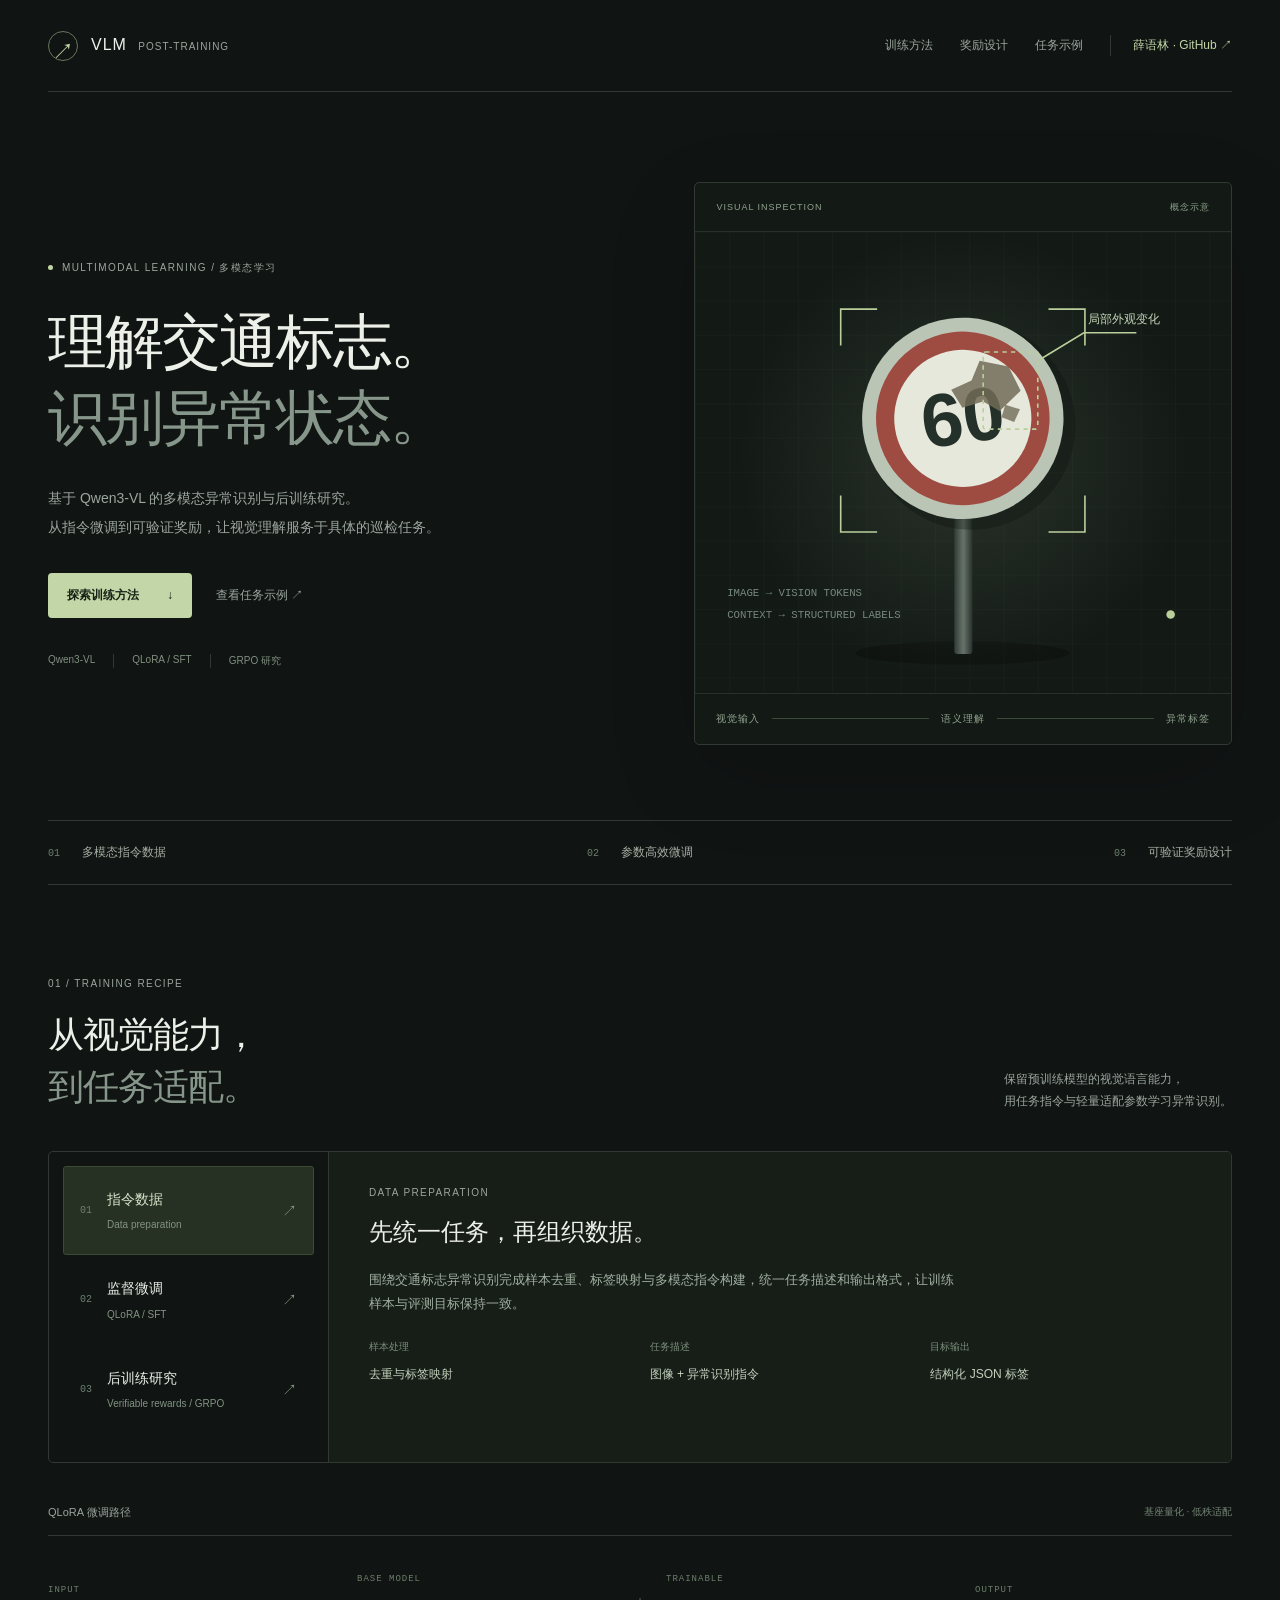
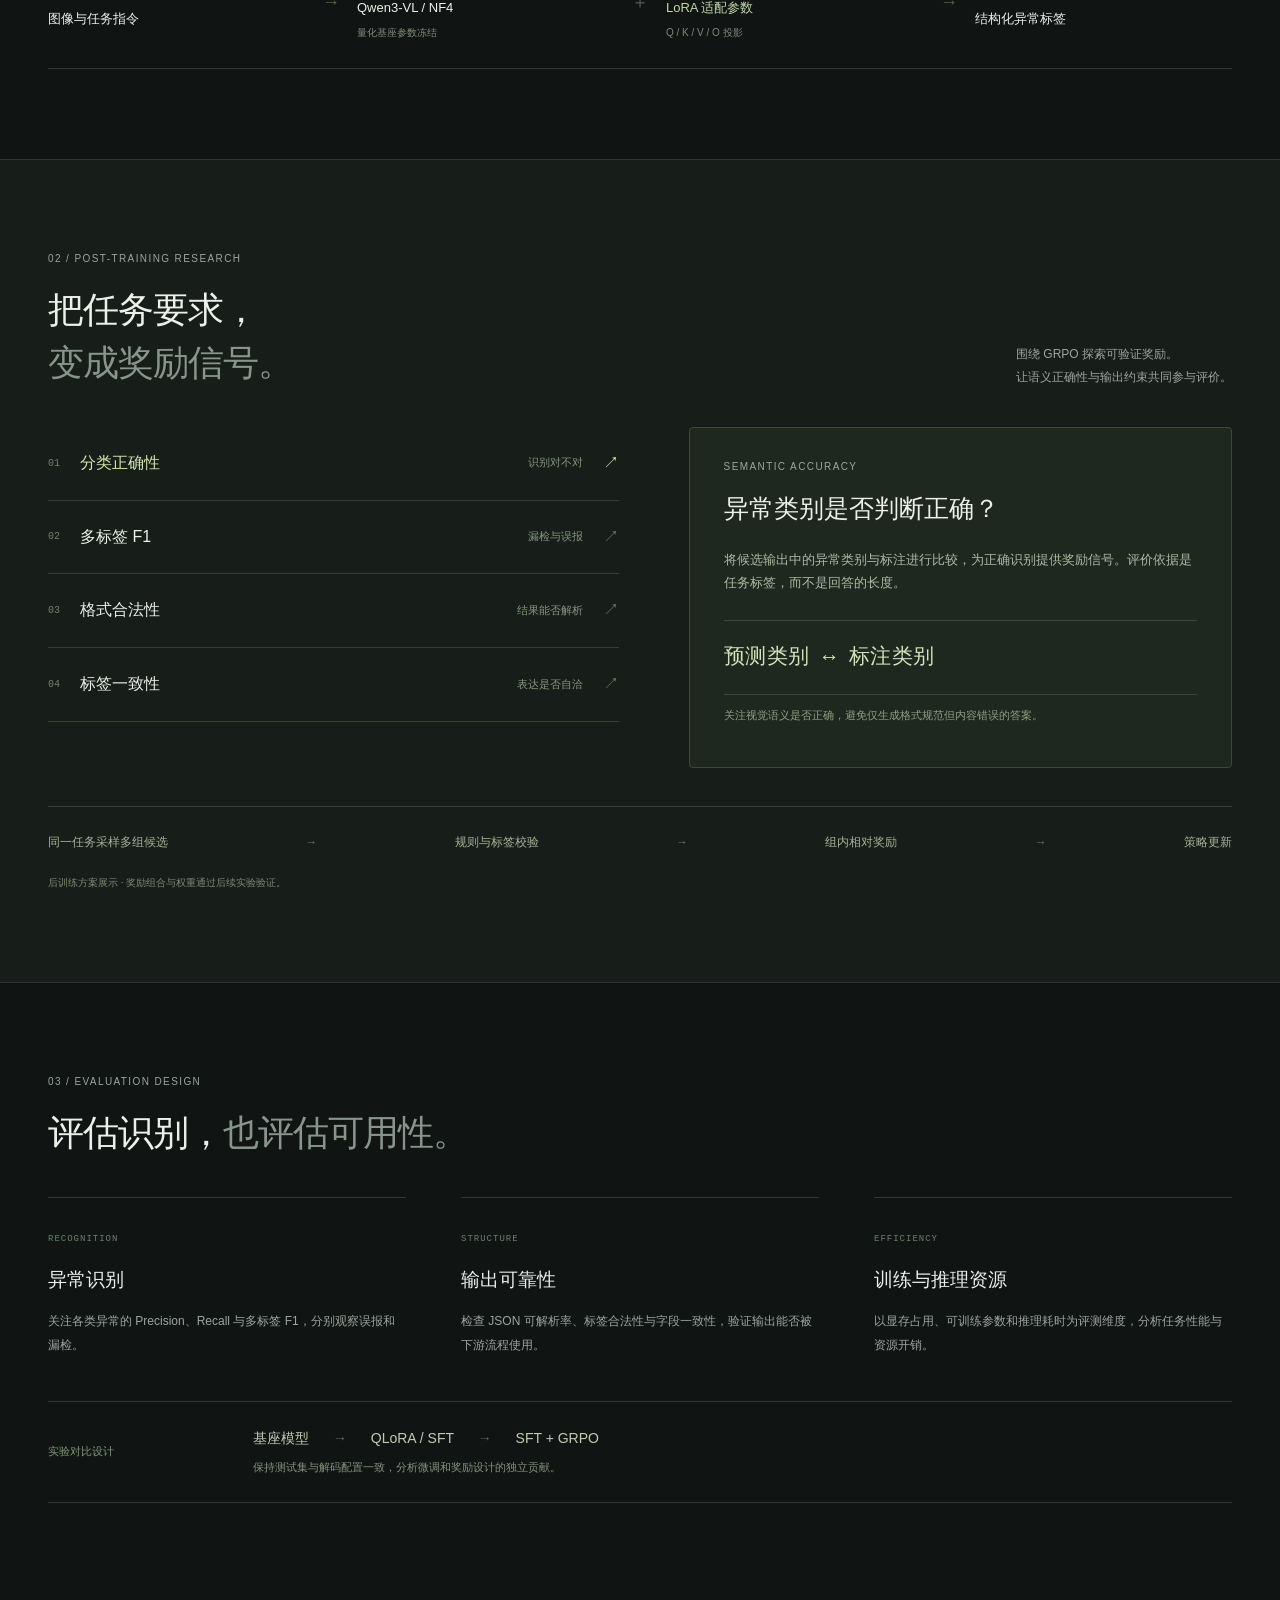
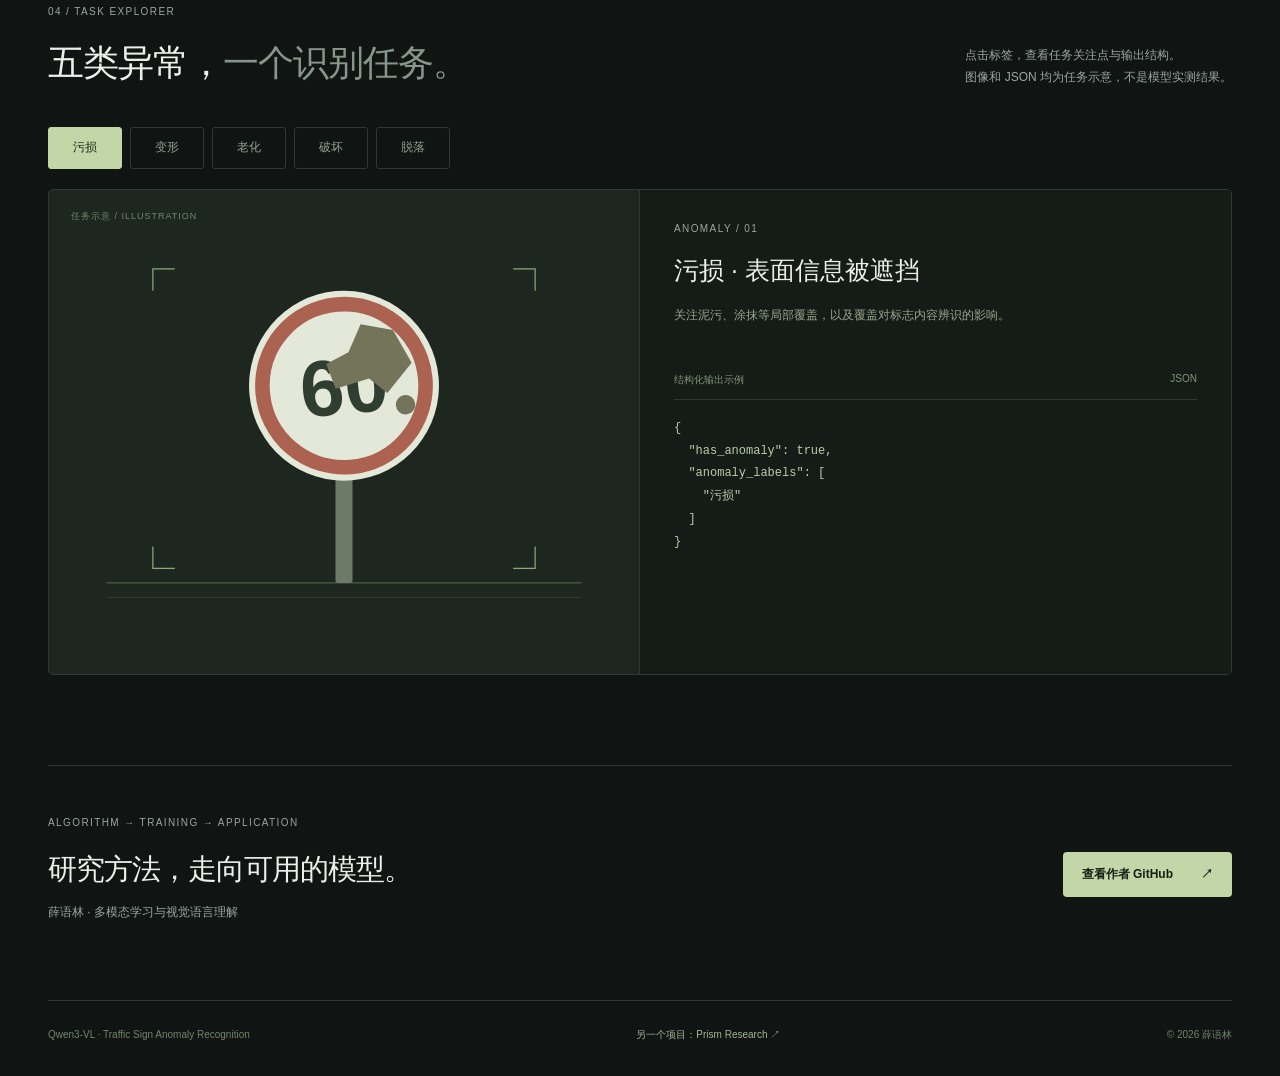
==== site/post-training/index.html @ 28c84508 "Add multimodal post-training project showcase" ====
<!doctype html>
<html lang="zh-CN">
<head>
  <meta charset="utf-8"><meta name="viewport" content="width=device-width, initial-scale=1">
  <meta name="description" content="基于 Qwen3-VL 的交通标志多模态异常识别与后训练研究：多模态指令数据、QLoRA 微调与可验证奖励设计。">
  <meta name="theme-color" content="#101413">
  <title>交通标志异常识别 · VLM Post-training</title>
  <link rel="stylesheet" href="style.css">
</head>
<body>
<header class="site-header wrap"><a class="identity" href="#"><span class="logo" aria-hidden="true">↗</span><span>VLM <b>POST-TRAINING</b></span></a><nav aria-label="主导航"><a href="#method">训练方法</a><a href="#reward">奖励设计</a><a href="#examples">任务示例</a><a class="author" href="https://github.com/xyl-0216" target="_blank" rel="noopener">薛语林 · GitHub ↗</a></nav></header>
<main>
<section class="hero wrap">
 <div class="hero-copy"><div class="eyebrow"><span class="dot"></span> MULTIMODAL LEARNING / 多模态学习</div><h1>理解交通标志。<br><span>识别异常状态。</span></h1><p class="lead">基于 Qwen3-VL 的多模态异常识别与后训练研究。<br>从指令微调到可验证奖励，让视觉理解服务于具体的巡检任务。</p><div class="hero-actions"><a class="primary" href="#method">探索训练方法 <span>↓</span></a><a href="#examples" class="quiet-link">查看任务示例 ↗</a></div><div class="hero-meta"><span>Qwen3-VL</span><span>QLoRA / SFT</span><span>GRPO 研究</span></div></div>
 <div class="hero-visual" aria-label="交通标志视觉识别概念图，非模型检测结果">
  <div class="visual-top"><span>VISUAL INSPECTION</span><span>概念示意</span></div>
  <svg viewBox="0 0 500 430" role="img" aria-label="带有污损的限速标志与视觉区域示意">
   <defs><radialGradient id="halo"><stop stop-color="#9ba88c" stop-opacity=".17"/><stop offset="1" stop-color="#9ba88c" stop-opacity="0"/></radialGradient><linearGradient id="pole" x2="1"><stop stop-color="#303b36"/><stop offset=".5" stop-color="#67736a"/><stop offset="1" stop-color="#28322d"/></linearGradient><pattern id="grid" width="32" height="32" patternUnits="userSpaceOnUse"><path d="M32 0H0V32" fill="none" stroke="#a1b39b" stroke-opacity=".055"/></pattern></defs>
   <rect width="500" height="430" fill="url(#grid)"/><circle cx="250" cy="210" r="210" fill="url(#halo)"/>
   <ellipse cx="250" cy="393" rx="100" ry="11" fill="#000" opacity=".25"/><rect x="242" y="230" width="17" height="164" rx="3" fill="url(#pole)"/>
   <g transform="rotate(-8 250 174)"><circle cx="250" cy="174" r="97" fill="#0b0f0c" opacity=".3" transform="translate(7 8)"/><circle cx="250" cy="174" r="94" fill="#bbc5b5"/><circle cx="250" cy="174" r="81" fill="#9e4c42"/><circle cx="250" cy="174" r="64" fill="#e7e8dc"/><text x="250" y="197" text-anchor="middle" fill="#24302a" font-family="Arial,sans-serif" font-size="70" font-weight="700">60</text><path d="M273 123l26 9 8 24-22 16-14-11-20 3-8-18 20-6z" fill="#716d57" opacity=".85"/><path d="M291 167l13 6-7 11-11-6z" fill="#716d57" opacity=".8"/></g>
   <g fill="none" stroke="#bbcf9a" stroke-width="1.5"><path d="M136 106V72h34M330 72h34v34M364 246v34h-34M170 280h-34v-34"/><rect x="269" y="112" width="51" height="72" rx="2" stroke-dasharray="4 4"/><path d="M322 119l41-25h49"/></g><text x="367" y="85" fill="#c5d4b6" font-size="11" font-family="sans-serif">局部外观变化</text>
   <g fill="#77877c" font-family="monospace" font-size="10"><text x="30" y="340">IMAGE → VISION TOKENS</text><text x="30" y="360">CONTEXT → STRUCTURED LABELS</text></g>
   <circle class="signal" cx="444" cy="357" r="4" fill="#bbcf9a"/>
  </svg>
  <div class="visual-bottom"><span>视觉输入</span><i></i><span>语义理解</span><i></i><span>异常标签</span></div>
 </div>
</section>
<div class="discipline wrap"><span>01 <b>多模态指令数据</b></span><span>02 <b>参数高效微调</b></span><span>03 <b>可验证奖励设计</b></span></div>

<section class="section wrap" id="method">
 <div class="section-head"><div><div class="eyebrow">01 / TRAINING RECIPE</div><h2>从视觉能力，<br><span>到任务适配。</span></h2></div><p>保留预训练模型的视觉语言能力，<br>用任务指令与轻量适配参数学习异常识别。</p></div>
 <div class="method-grid"><div class="method-nav" role="tablist" aria-label="训练方法">
  <button id="tab-data" role="tab" aria-selected="true" aria-controls="method-panel" data-method="data"><span>01</span><div>指令数据<small>Data preparation</small></div><b>↗</b></button>
  <button id="tab-sft" role="tab" aria-selected="false" aria-controls="method-panel" tabindex="-1" data-method="sft"><span>02</span><div>监督微调<small>QLoRA / SFT</small></div><b>↗</b></button>
  <button id="tab-rl" role="tab" aria-selected="false" aria-controls="method-panel" tabindex="-1" data-method="rl"><span>03</span><div>后训练研究<small>Verifiable rewards / GRPO</small></div><b>↗</b></button>
 </div><article id="method-panel" role="tabpanel" aria-labelledby="tab-data" tabindex="0"></article></div>
 <div class="architecture"><div class="architecture-title"><span>QLoRA 微调路径</span><span>基座量化 · 低秩适配</span></div><div class="pipeline"><div><small>INPUT</small><strong>图像与任务指令</strong></div><span class="arrow">→</span><div><small>BASE MODEL</small><strong>Qwen3-VL / NF4</strong><em>量化基座参数冻结</em></div><span class="arrow">＋</span><div class="trainable"><small>TRAINABLE</small><strong>LoRA 适配参数</strong><em>Q / K / V / O 投影</em></div><span class="arrow">→</span><div><small>OUTPUT</small><strong>结构化异常标签</strong></div></div></div>
</section>

<section class="reward-section" id="reward"><div class="wrap section"><div class="section-head"><div><div class="eyebrow">02 / POST-TRAINING RESEARCH</div><h2>把任务要求，<br><span>变成奖励信号。</span></h2></div><p>围绕 GRPO 探索可验证奖励。<br>让语义正确性与输出约束共同参与评价。</p></div>
<div class="reward-layout"><div class="reward-list" role="tablist" aria-label="奖励组成">
 <button role="tab" id="reward-correctness" aria-controls="reward-panel" aria-selected="true" data-reward="correctness"><span>01</span><strong>分类正确性</strong><em>识别对不对</em><b>↗</b></button>
 <button role="tab" id="reward-f1" aria-controls="reward-panel" aria-selected="false" tabindex="-1" data-reward="f1"><span>02</span><strong>多标签 F1</strong><em>漏检与误报</em><b>↗</b></button>
 <button role="tab" id="reward-format" aria-controls="reward-panel" aria-selected="false" tabindex="-1" data-reward="format"><span>03</span><strong>格式合法性</strong><em>结果能否解析</em><b>↗</b></button>
 <button role="tab" id="reward-consistency" aria-controls="reward-panel" aria-selected="false" tabindex="-1" data-reward="consistency"><span>04</span><strong>标签一致性</strong><em>表达是否自洽</em><b>↗</b></button>
</div><article id="reward-panel" role="tabpanel" aria-labelledby="reward-correctness" tabindex="0"></article></div>
<div class="rl-flow"><span>同一任务采样多组候选</span><b>→</b><span>规则与标签校验</span><b>→</b><span>组内相对奖励</span><b>→</b><span>策略更新</span></div><p class="subtle-note">后训练方案展示 · 奖励组合与权重通过后续实验验证。</p>
</div></section>

<section class="section wrap" id="evaluation"><div class="section-head"><div><div class="eyebrow">03 / EVALUATION DESIGN</div><h2>评估识别，<span>也评估可用性。</span></h2></div></div><div class="evaluation-grid"><article><span>RECOGNITION</span><h3>异常识别</h3><p>关注各类异常的 Precision、Recall 与多标签 F1，分别观察误报和漏检。</p></article><article><span>STRUCTURE</span><h3>输出可靠性</h3><p>检查 JSON 可解析率、标签合法性与字段一致性，验证输出能否被下游流程使用。</p></article><article><span>EFFICIENCY</span><h3>训练与推理资源</h3><p>以显存占用、可训练参数和推理耗时为评测维度，分析任务性能与资源开销。</p></article></div><div class="comparison"><span>实验对比设计</span><p>基座模型 <b>→</b> QLoRA / SFT <b>→</b> SFT + GRPO</p><small>保持测试集与解码配置一致，分析微调和奖励设计的独立贡献。</small></div></section>

<section class="section wrap examples" id="examples"><div class="section-head"><div><div class="eyebrow">04 / TASK EXPLORER</div><h2>五类异常，<span>一个识别任务。</span></h2></div><p>点击标签，查看任务关注点与输出结构。<br>图像和 JSON 均为任务示意，不是模型实测结果。</p></div>
<div class="example-tabs" role="tablist" aria-label="异常类型"><button id="example-stain" role="tab" aria-selected="true" aria-controls="example-panel" data-example="stain">污损</button><button id="example-deform" role="tab" aria-selected="false" tabindex="-1" aria-controls="example-panel" data-example="deform">变形</button><button id="example-age" role="tab" aria-selected="false" tabindex="-1" aria-controls="example-panel" data-example="age">老化</button><button id="example-break" role="tab" aria-selected="false" tabindex="-1" aria-controls="example-panel" data-example="break">破坏</button><button id="example-missing" role="tab" aria-selected="false" tabindex="-1" aria-controls="example-panel" data-example="missing">脱落</button></div>
<div id="example-panel" class="example-panel" role="tabpanel" aria-labelledby="example-stain" tabindex="0"><div class="sign-canvas"><span class="canvas-label">任务示意 / ILLUSTRATION</span><svg id="example-art" viewBox="0 0 460 340" role="img" aria-label="交通标志污损示意"></svg></div><div class="example-copy"><span class="eyebrow" id="example-number">ANOMALY / 01</span><h3 id="example-title"></h3><p id="example-description"></p><div class="code-head"><span>结构化输出示例</span><span>JSON</span></div><pre><code id="example-json"></code></pre></div></div>
</section>
<section class="closing wrap"><div><div class="eyebrow">ALGORITHM → TRAINING → APPLICATION</div><h2>研究方法，走向可用的模型。</h2><p>薛语林 · 多模态学习与视觉语言理解</p></div><a class="primary" href="https://github.com/xyl-0216" target="_blank" rel="noopener">查看作者 GitHub <span>↗</span></a></section>
</main><footer class="wrap"><span>Qwen3-VL · Traffic Sign Anomaly Recognition</span><a href="https://xyl-0216.github.io/prism-research/">另一个项目：Prism Research ↗</a><span>© <span id="year">2026</span> 薛语林</span></footer>
<script src="app.js"></script>
</body></html>
---- site/post-training/style.css ----
:root{--bg:#101413;--surface:#181e1b;--text:#edf0e9;--muted:#9ba69e;--line:#303a33;--accent:#c2d6a8;--sans:"Segoe UI","PingFang SC","Microsoft YaHei",sans-serif;color-scheme:dark}
*{box-sizing:border-box}html{scroll-behavior:smooth;scroll-padding-top:30px}body{margin:0;background:var(--bg);color:var(--text);font:15px/1.8 var(--sans);-webkit-font-smoothing:antialiased}a{color:inherit;text-decoration:none}button{font:inherit;cursor:pointer}button,a{-webkit-tap-highlight-color:transparent}a:focus-visible,button:focus-visible,[tabindex="0"]:focus-visible{outline:2px solid var(--accent);outline-offset:5px}button{color:inherit}svg{display:block;max-width:100%}.wrap{width:min(1200px,calc(100% - 96px));margin:auto}.site-header{height:92px;display:flex;justify-content:space-between;align-items:center;border-bottom:1px solid var(--line)}.identity{display:flex;align-items:center;gap:13px;font-size:16px;letter-spacing:1px}.identity b{font-size:10px;font-weight:400;color:var(--muted);margin-left:6px}.logo{width:30px;height:30px;border:1px solid #65785c;border-radius:50%;display:grid;place-items:center;color:var(--accent);font-size:22px}nav{display:flex;gap:27px;align-items:center;font-size:12px;color:var(--muted)}nav a:hover,.quiet-link:hover{color:var(--text)}nav .author{color:var(--accent);padding-left:22px;border-left:1px solid var(--line)}.hero{display:grid;grid-template-columns:1.1fr 1fr;gap:55px;align-items:center;padding:90px 0 75px}.eyebrow{font-size:10px;letter-spacing:1.4px;color:var(--muted);display:flex;gap:9px;align-items:center}.dot{width:5px;height:5px;background:var(--accent);border-radius:50%}h1{font-size:clamp(38px,4.6vw,64px);line-height:1.3;font-weight:500;letter-spacing:-2px;margin:27px 0}h1 span,h2 span{color:#86968a}.lead{font-size:14px;line-height:2.1;color:var(--muted);max-width:490px}.hero-actions{display:flex;align-items:center;gap:24px;margin-top:30px}.primary{display:inline-flex;gap:28px;align-items:center;padding:12px 19px;border-radius:4px;background:var(--accent);color:#162014;font-size:12px;font-weight:600;transition:background .2s,transform .2s}.primary:hover{background:#d5e6c1;transform:translateY(-2px)}.quiet-link{font-size:12px;color:var(--muted)}.hero-meta{display:flex;flex-wrap:wrap;gap:18px;margin-top:36px;font:10px var(--sans);color:#809080}.hero-meta span+span{border-left:1px solid var(--line);padding-left:18px}.hero-visual{border:1px solid var(--line);border-radius:5px;background:#131a16;overflow:hidden;box-shadow:0 30px 90px #0002}.visual-top,.visual-bottom{padding:16px 21px;display:flex;justify-content:space-between;font-size:9px;letter-spacing:1px;color:#90a18d}.visual-top{border-bottom:1px solid #263127}.visual-bottom{border-top:1px solid #263127;gap:12px;align-items:center;font-size:10px}.visual-bottom i{height:1px;background:#3b4a37;flex:1}.hero-visual svg{width:100%}.signal{animation:pulse 3s infinite}@keyframes pulse{50%{opacity:.2}}.discipline{display:flex;justify-content:space-between;border-block:1px solid var(--line);padding:23px 0;font:10px monospace;color:#6d7d70}.discipline b{font:12px var(--sans);color:#a5afa3;margin-left:16px}.section{padding:90px 0}.section-head{display:flex;justify-content:space-between;align-items:end;gap:40px;margin-bottom:38px}h2{font-size:36px;line-height:1.45;letter-spacing:-1px;font-weight:500;margin:16px 0 0}.section-head>p{font-size:12px;color:var(--muted);line-height:1.9;margin:0}.method-grid{display:grid;grid-template-columns:280px 1fr;border:1px solid var(--line);border-radius:5px;overflow:hidden}.method-nav{padding:14px;border-right:1px solid var(--line)}.method-nav button{width:100%;border:1px solid transparent;background:transparent;text-align:left;padding:20px 16px;display:flex;align-items:center;gap:15px;border-radius:3px}.method-nav button>span{font:10px monospace;color:#6c806e}.method-nav button div{font-size:14px}.method-nav small{display:block;font-size:10px;color:#829383;margin-top:4px}.method-nav b{margin-left:auto;font-weight:400;color:#7d9675}.method-nav button[aria-selected="true"]{background:#263023;border-color:#3c4a35;color:#d8e5ca}#method-panel{padding:32px 40px;background:#171e18;min-height:310px}#method-panel h3{font-size:24px;font-weight:500;margin:8px 0 15px}#method-panel>p{color:#a0afa0;font-size:13px;max-width:590px}#method-panel dl{margin:23px 0 0;display:grid;grid-template-columns:repeat(3,1fr);gap:20px}#method-panel dt{font-size:10px;color:#798c79;margin-bottom:8px}#method-panel dd{margin:0;color:#c4d0bc;font-size:12px}.architecture{margin-top:28px}.architecture-title{display:flex;justify-content:space-between;font-size:11px;color:var(--muted);padding:12px 0}.architecture-title span+span{font-size:10px;color:#738374}.pipeline{display:flex;align-items:center;gap:17px;padding:26px 0;border-top:1px solid var(--line);border-bottom:1px solid var(--line)}.pipeline>div{flex:1}.pipeline small{font:9px monospace;color:#6c7f6a;letter-spacing:1px}.pipeline strong{display:block;font-size:13px;font-weight:500;margin-top:7px}.pipeline em{font-style:normal;font-size:10px;color:#7c8d78;display:block;margin-top:5px}.pipeline .trainable strong{color:var(--accent)}.arrow{color:#53664c;font-size:18px}.reward-section{background:#171d18;border-block:1px solid #2b352b}.reward-layout{display:grid;grid-template-columns:1.05fr 1fr;gap:70px}.reward-list button{display:flex;gap:20px;align-items:center;width:100%;border:0;border-bottom:1px solid #354032;background:none;padding:22px 0;text-align:left}.reward-list button>span{font:10px monospace;color:#6e8369}.reward-list strong{font-size:16px;font-weight:500}.reward-list em{font-size:11px;font-style:normal;color:#84977e;margin-left:auto}.reward-list b{font-size:16px;font-weight:400;color:#657c5c}.reward-list button[aria-selected="true"] strong,.reward-list button[aria-selected="true"] b{color:#d0e7b3}#reward-panel{border:1px solid #3c4934;background:#1f281e;padding:30px 34px;min-height:300px;align-self:center;border-radius:4px}#reward-panel h3{font-size:25px;font-weight:400;margin:10px 0 17px}#reward-panel p{font-size:13px;color:#adbaa3}.formula{font-family:"Segoe UI",monospace;font-size:21px;letter-spacing:.5px;padding:18px 0;color:#d2e3bc;border-block:1px solid #3a4a32;margin-top:25px}.reward-detail{font-size:11px!important;color:#8fa083!important}.rl-flow{margin-top:38px;border-top:1px solid #354032;padding-top:25px;display:flex;align-items:center;justify-content:space-between;gap:15px;font-size:12px;color:#a4b39a}.rl-flow b{color:#687d5e;font-weight:400}.subtle-note{font-size:10px;color:#798972;margin:20px 0 0}.evaluation-grid{display:grid;grid-template-columns:repeat(3,1fr);gap:55px}.evaluation-grid article{border-top:1px solid var(--line);padding-top:24px}.evaluation-grid article>span{font:9px monospace;color:#6b8169;letter-spacing:1px}.evaluation-grid h3{font-size:19px;font-weight:500;margin:14px 0 10px}.evaluation-grid p{font-size:12px;color:var(--muted);line-height:2}.comparison{display:grid;grid-template-columns:180px 1fr;gap:7px 25px;border-block:1px solid var(--line);margin-top:32px;padding:24px 0;align-items:center}.comparison>span{font-size:11px;color:#81977b;grid-row:1/3}.comparison p{margin:0;font-size:14px;color:#bdceb3}.comparison b{padding:0 20px;color:#57704b;font-weight:400}.comparison small{font-size:11px;color:#85947c}.examples{padding-top:10px}.example-tabs{display:flex;gap:8px;margin-bottom:20px;flex-wrap:wrap}.example-tabs button{border:1px solid var(--line);border-radius:3px;background:none;font-size:12px;padding:9px 24px;color:#91a28d}.example-tabs button[aria-selected="true"]{background:var(--accent);color:#1c2917;border-color:var(--accent)}.example-panel{display:grid;grid-template-columns:1fr 1fr;border:1px solid var(--line);border-radius:5px;overflow:hidden}.sign-canvas{background:#1d261f;position:relative;display:flex;align-items:center;border-right:1px solid var(--line);padding:35px 15px}.canvas-label{position:absolute;top:18px;left:22px;color:#71876e;font-size:9px;letter-spacing:1px}.sign-canvas svg{width:100%}.example-copy{padding:30px 34px;background:#151b16}.example-copy h3{font-size:25px;font-weight:500;margin:10px 0}.example-copy>p{color:#95a68d;font-size:12px;min-height:46px}.code-head{display:flex;justify-content:space-between;color:#819679;font:10px var(--sans);margin-top:22px;padding-bottom:12px;border-bottom:1px solid #2c3a28}pre{font:12px/1.9 Consolas,monospace;margin:17px 0 0;white-space:pre-wrap;overflow-wrap:anywhere;color:#b8cea7}.closing{padding:48px 0 65px;border-top:1px solid var(--line);display:flex;justify-content:space-between;align-items:center;gap:30px}.closing h2{font-size:29px}.closing p{font-size:12px;color:var(--muted)}footer{padding:25px 0 32px;border-top:1px solid var(--line);display:flex;justify-content:space-between;gap:20px;font-size:10px;color:#71856b}footer a{color:#a3b596}
@media(min-width:1500px){.hero{padding-block:110px 90px}}
@media(max-width:1000px){.wrap{width:calc(100% - 56px)}.hero{gap:30px}.hero h1{font-size:43px}.lead{font-size:13px}nav{gap:18px}nav .author{padding-left:15px}.method-grid{grid-template-columns:235px 1fr}#method-panel{padding:28px}.reward-layout{gap:35px}.evaluation-grid{gap:30px}.hero-meta{gap:10px}.hero-meta span+span{padding-left:10px}}
@media(max-width:700px){.wrap{width:calc(100% - 40px)}.site-header{height:72px}.identity{font-size:13px}.identity b{font-size:8px;display:block;margin:0}.logo{width:26px;height:26px}nav>a:not(.author){display:none}nav .author{font-size:10px;border:0;padding:0}.hero{grid-template-columns:1fr;padding:48px 0 35px;gap:35px}h1,.hero h1{font-size:43px;letter-spacing:-1.5px}.lead{font-size:13px}.hero-meta{margin-top:25px}.hero-visual{max-width:500px;width:100%;margin:auto}.hero-visual svg{max-height:340px}.discipline{gap:18px;padding:20px 0;align-items:start}.discipline span{font-size:9px}.discipline b{display:block;margin:7px 0 0;font-size:10px}.section{padding:55px 0}.section-head{display:block;margin-bottom:26px}.section-head>p{margin-top:18px;font-size:11px}h2{font-size:29px}.method-grid{grid-template-columns:1fr}.method-nav{display:flex;padding:7px;border-right:0;border-bottom:1px solid var(--line)}.method-nav button{padding:12px 7px;gap:5px;justify-content:center}.method-nav button>span,.method-nav small,.method-nav b{display:none}.method-nav button div{font-size:12px}#method-panel{padding:25px 23px;min-height:300px}#method-panel h3{font-size:22px}#method-panel dl{gap:15px;grid-template-columns:1fr}#method-panel dl>div{display:flex;gap:18px}#method-panel dt{min-width:55px;margin:0}.pipeline{flex-wrap:wrap;gap:16px}.pipeline>div{flex:0 0 calc(50% - 20px)}.pipeline .arrow:nth-of-type(2){display:none}.pipeline .arrow{width:8px}.pipeline strong{font-size:12px}.reward-layout{grid-template-columns:1fr;gap:25px}.reward-list button{padding:17px 0}.reward-list strong{font-size:15px}#reward-panel{min-height:290px;padding:26px}.rl-flow{display:grid;grid-template-columns:1fr 18px 1fr;font-size:10px}.rl-flow b:nth-of-type(2){display:none}.evaluation-grid{grid-template-columns:1fr;gap:20px}.evaluation-grid article{padding-top:20px}.evaluation-grid h3{margin:9px 0}.comparison{display:block}.comparison p{font-size:12px;margin:12px 0}.comparison b{padding:0 8px}.comparison small{display:block;font-size:10px}.examples{padding-top:5px}.example-tabs{gap:6px}.example-tabs button{flex:1;padding:9px 10px}.example-panel{grid-template-columns:1fr}.sign-canvas{border-right:0;border-bottom:1px solid var(--line);padding:25px 10px 10px}.sign-canvas svg{max-height:270px}.example-copy{padding:27px 24px}.closing{display:block;padding:35px 0 45px}.closing h2{font-size:25px}.closing .primary{margin-top:15px}footer{flex-wrap:wrap;font-size:9px}footer>span:first-child{width:100%}}
@media(prefers-reduced-motion:reduce){html{scroll-behavior:auto}*,*::before,*::after{animation:none!important;transition:none!important}}
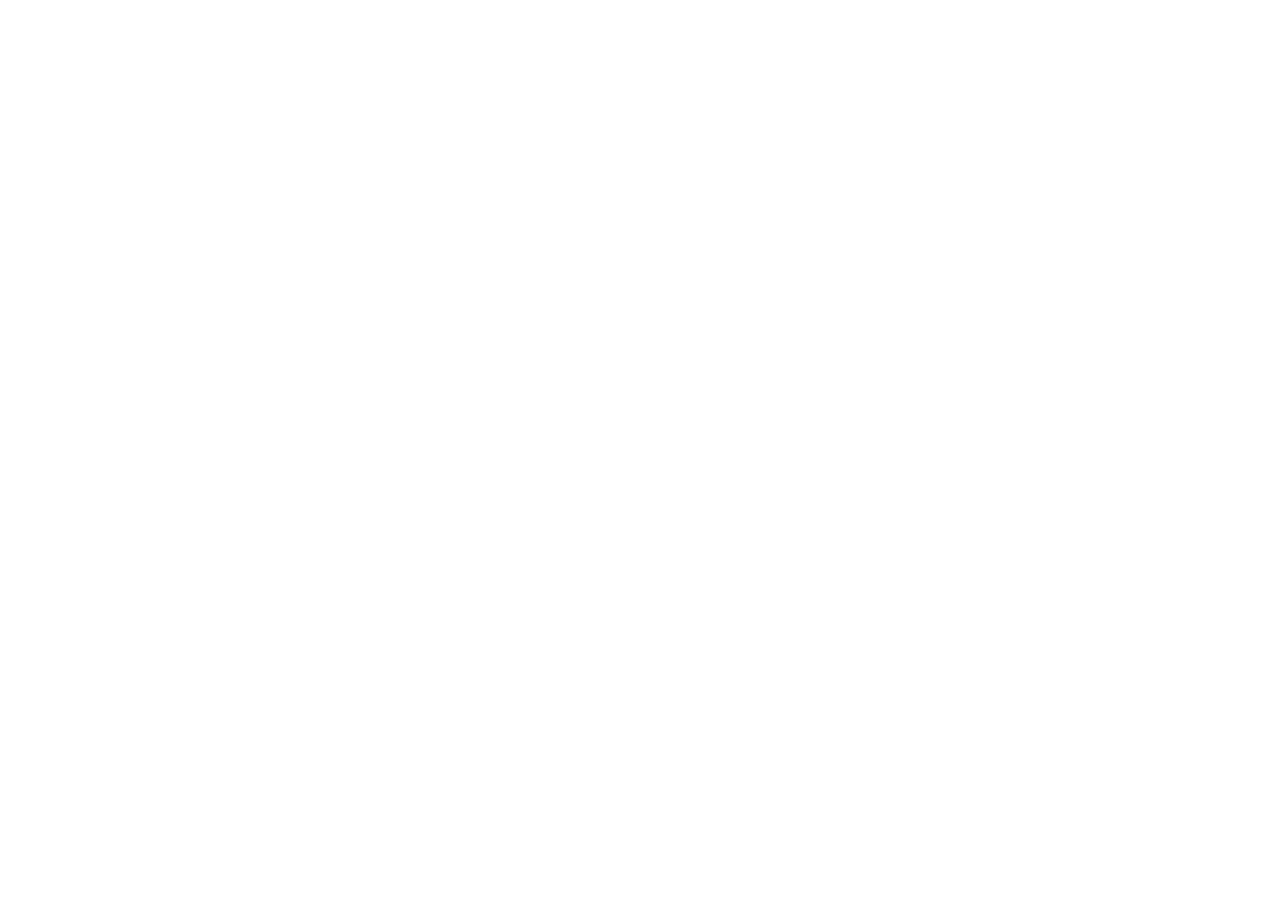
==== commit 60f49628: "Redirect post-training showcase to its independent repository" ====
--- a/site/post-training/index.html
+++ b/site/post-training/index.html
@@ -1,60 +1,8 @@
 <!doctype html>
-<html lang="zh-CN">
-<head>
-  <meta charset="utf-8"><meta name="viewport" content="width=device-width, initial-scale=1">
-  <meta name="description" content="基于 Qwen3-VL 的交通标志多模态异常识别与后训练研究：多模态指令数据、QLoRA 微调与可验证奖励设计。">
-  <meta name="theme-color" content="#101413">
-  <title>交通标志异常识别 · VLM Post-training</title>
-  <link rel="stylesheet" href="style.css">
-</head>
-<body>
-<header class="site-header wrap"><a class="identity" href="#"><span class="logo" aria-hidden="true">↗</span><span>VLM <b>POST-TRAINING</b></span></a><nav aria-label="主导航"><a href="#method">训练方法</a><a href="#reward">奖励设计</a><a href="#examples">任务示例</a><a class="author" href="https://github.com/xyl-0216" target="_blank" rel="noopener">薛语林 · GitHub ↗</a></nav></header>
-<main>
-<section class="hero wrap">
- <div class="hero-copy"><div class="eyebrow"><span class="dot"></span> MULTIMODAL LEARNING / 多模态学习</div><h1>理解交通标志。<br><span>识别异常状态。</span></h1><p class="lead">基于 Qwen3-VL 的多模态异常识别与后训练研究。<br>从指令微调到可验证奖励，让视觉理解服务于具体的巡检任务。</p><div class="hero-actions"><a class="primary" href="#method">探索训练方法 <span>↓</span></a><a href="#examples" class="quiet-link">查看任务示例 ↗</a></div><div class="hero-meta"><span>Qwen3-VL</span><span>QLoRA / SFT</span><span>GRPO 研究</span></div></div>
- <div class="hero-visual" aria-label="交通标志视觉识别概念图，非模型检测结果">
-  <div class="visual-top"><span>VISUAL INSPECTION</span><span>概念示意</span></div>
-  <svg viewBox="0 0 500 430" role="img" aria-label="带有污损的限速标志与视觉区域示意">
-   <defs><radialGradient id="halo"><stop stop-color="#9ba88c" stop-opacity=".17"/><stop offset="1" stop-color="#9ba88c" stop-opacity="0"/></radialGradient><linearGradient id="pole" x2="1"><stop stop-color="#303b36"/><stop offset=".5" stop-color="#67736a"/><stop offset="1" stop-color="#28322d"/></linearGradient><pattern id="grid" width="32" height="32" patternUnits="userSpaceOnUse"><path d="M32 0H0V32" fill="none" stroke="#a1b39b" stroke-opacity=".055"/></pattern></defs>
-   <rect width="500" height="430" fill="url(#grid)"/><circle cx="250" cy="210" r="210" fill="url(#halo)"/>
-   <ellipse cx="250" cy="393" rx="100" ry="11" fill="#000" opacity=".25"/><rect x="242" y="230" width="17" height="164" rx="3" fill="url(#pole)"/>
-   <g transform="rotate(-8 250 174)"><circle cx="250" cy="174" r="97" fill="#0b0f0c" opacity=".3" transform="translate(7 8)"/><circle cx="250" cy="174" r="94" fill="#bbc5b5"/><circle cx="250" cy="174" r="81" fill="#9e4c42"/><circle cx="250" cy="174" r="64" fill="#e7e8dc"/><text x="250" y="197" text-anchor="middle" fill="#24302a" font-family="Arial,sans-serif" font-size="70" font-weight="700">60</text><path d="M273 123l26 9 8 24-22 16-14-11-20 3-8-18 20-6z" fill="#716d57" opacity=".85"/><path d="M291 167l13 6-7 11-11-6z" fill="#716d57" opacity=".8"/></g>
-   <g fill="none" stroke="#bbcf9a" stroke-width="1.5"><path d="M136 106V72h34M330 72h34v34M364 246v34h-34M170 280h-34v-34"/><rect x="269" y="112" width="51" height="72" rx="2" stroke-dasharray="4 4"/><path d="M322 119l41-25h49"/></g><text x="367" y="85" fill="#c5d4b6" font-size="11" font-family="sans-serif">局部外观变化</text>
-   <g fill="#77877c" font-family="monospace" font-size="10"><text x="30" y="340">IMAGE → VISION TOKENS</text><text x="30" y="360">CONTEXT → STRUCTURED LABELS</text></g>
-   <circle class="signal" cx="444" cy="357" r="4" fill="#bbcf9a"/>
-  </svg>
-  <div class="visual-bottom"><span>视觉输入</span><i></i><span>语义理解</span><i></i><span>异常标签</span></div>
- </div>
-</section>
-<div class="discipline wrap"><span>01 <b>多模态指令数据</b></span><span>02 <b>参数高效微调</b></span><span>03 <b>可验证奖励设计</b></span></div>
-
-<section class="section wrap" id="method">
- <div class="section-head"><div><div class="eyebrow">01 / TRAINING RECIPE</div><h2>从视觉能力，<br><span>到任务适配。</span></h2></div><p>保留预训练模型的视觉语言能力，<br>用任务指令与轻量适配参数学习异常识别。</p></div>
- <div class="method-grid"><div class="method-nav" role="tablist" aria-label="训练方法">
-  <button id="tab-data" role="tab" aria-selected="true" aria-controls="method-panel" data-method="data"><span>01</span><div>指令数据<small>Data preparation</small></div><b>↗</b></button>
-  <button id="tab-sft" role="tab" aria-selected="false" aria-controls="method-panel" tabindex="-1" data-method="sft"><span>02</span><div>监督微调<small>QLoRA / SFT</small></div><b>↗</b></button>
-  <button id="tab-rl" role="tab" aria-selected="false" aria-controls="method-panel" tabindex="-1" data-method="rl"><span>03</span><div>后训练研究<small>Verifiable rewards / GRPO</small></div><b>↗</b></button>
- </div><article id="method-panel" role="tabpanel" aria-labelledby="tab-data" tabindex="0"></article></div>
- <div class="architecture"><div class="architecture-title"><span>QLoRA 微调路径</span><span>基座量化 · 低秩适配</span></div><div class="pipeline"><div><small>INPUT</small><strong>图像与任务指令</strong></div><span class="arrow">→</span><div><small>BASE MODEL</small><strong>Qwen3-VL / NF4</strong><em>量化基座参数冻结</em></div><span class="arrow">＋</span><div class="trainable"><small>TRAINABLE</small><strong>LoRA 适配参数</strong><em>Q / K / V / O 投影</em></div><span class="arrow">→</span><div><small>OUTPUT</small><strong>结构化异常标签</strong></div></div></div>
-</section>
-
-<section class="reward-section" id="reward"><div class="wrap section"><div class="section-head"><div><div class="eyebrow">02 / POST-TRAINING RESEARCH</div><h2>把任务要求，<br><span>变成奖励信号。</span></h2></div><p>围绕 GRPO 探索可验证奖励。<br>让语义正确性与输出约束共同参与评价。</p></div>
-<div class="reward-layout"><div class="reward-list" role="tablist" aria-label="奖励组成">
- <button role="tab" id="reward-correctness" aria-controls="reward-panel" aria-selected="true" data-reward="correctness"><span>01</span><strong>分类正确性</strong><em>识别对不对</em><b>↗</b></button>
- <button role="tab" id="reward-f1" aria-controls="reward-panel" aria-selected="false" tabindex="-1" data-reward="f1"><span>02</span><strong>多标签 F1</strong><em>漏检与误报</em><b>↗</b></button>
- <button role="tab" id="reward-format" aria-controls="reward-panel" aria-selected="false" tabindex="-1" data-reward="format"><span>03</span><strong>格式合法性</strong><em>结果能否解析</em><b>↗</b></button>
- <button role="tab" id="reward-consistency" aria-controls="reward-panel" aria-selected="false" tabindex="-1" data-reward="consistency"><span>04</span><strong>标签一致性</strong><em>表达是否自洽</em><b>↗</b></button>
-</div><article id="reward-panel" role="tabpanel" aria-labelledby="reward-correctness" tabindex="0"></article></div>
-<div class="rl-flow"><span>同一任务采样多组候选</span><b>→</b><span>规则与标签校验</span><b>→</b><span>组内相对奖励</span><b>→</b><span>策略更新</span></div><p class="subtle-note">后训练方案展示 · 奖励组合与权重通过后续实验验证。</p>
-</div></section>
-
-<section class="section wrap" id="evaluation"><div class="section-head"><div><div class="eyebrow">03 / EVALUATION DESIGN</div><h2>评估识别，<span>也评估可用性。</span></h2></div></div><div class="evaluation-grid"><article><span>RECOGNITION</span><h3>异常识别</h3><p>关注各类异常的 Precision、Recall 与多标签 F1，分别观察误报和漏检。</p></article><article><span>STRUCTURE</span><h3>输出可靠性</h3><p>检查 JSON 可解析率、标签合法性与字段一致性，验证输出能否被下游流程使用。</p></article><article><span>EFFICIENCY</span><h3>训练与推理资源</h3><p>以显存占用、可训练参数和推理耗时为评测维度，分析任务性能与资源开销。</p></article></div><div class="comparison"><span>实验对比设计</span><p>基座模型 <b>→</b> QLoRA / SFT <b>→</b> SFT + GRPO</p><small>保持测试集与解码配置一致，分析微调和奖励设计的独立贡献。</small></div></section>
-
-<section class="section wrap examples" id="examples"><div class="section-head"><div><div class="eyebrow">04 / TASK EXPLORER</div><h2>五类异常，<span>一个识别任务。</span></h2></div><p>点击标签，查看任务关注点与输出结构。<br>图像和 JSON 均为任务示意，不是模型实测结果。</p></div>
-<div class="example-tabs" role="tablist" aria-label="异常类型"><button id="example-stain" role="tab" aria-selected="true" aria-controls="example-panel" data-example="stain">污损</button><button id="example-deform" role="tab" aria-selected="false" tabindex="-1" aria-controls="example-panel" data-example="deform">变形</button><button id="example-age" role="tab" aria-selected="false" tabindex="-1" aria-controls="example-panel" data-example="age">老化</button><button id="example-break" role="tab" aria-selected="false" tabindex="-1" aria-controls="example-panel" data-example="break">破坏</button><button id="example-missing" role="tab" aria-selected="false" tabindex="-1" aria-controls="example-panel" data-example="missing">脱落</button></div>
-<div id="example-panel" class="example-panel" role="tabpanel" aria-labelledby="example-stain" tabindex="0"><div class="sign-canvas"><span class="canvas-label">任务示意 / ILLUSTRATION</span><svg id="example-art" viewBox="0 0 460 340" role="img" aria-label="交通标志污损示意"></svg></div><div class="example-copy"><span class="eyebrow" id="example-number">ANOMALY / 01</span><h3 id="example-title"></h3><p id="example-description"></p><div class="code-head"><span>结构化输出示例</span><span>JSON</span></div><pre><code id="example-json"></code></pre></div></div>
-</section>
-<section class="closing wrap"><div><div class="eyebrow">ALGORITHM → TRAINING → APPLICATION</div><h2>研究方法，走向可用的模型。</h2><p>薛语林 · 多模态学习与视觉语言理解</p></div><a class="primary" href="https://github.com/xyl-0216" target="_blank" rel="noopener">查看作者 GitHub <span>↗</span></a></section>
-</main><footer class="wrap"><span>Qwen3-VL · Traffic Sign Anomaly Recognition</span><a href="https://xyl-0216.github.io/prism-research/">另一个项目：Prism Research ↗</a><span>© <span id="year">2026</span> 薛语林</span></footer>
-<script src="app.js"></script>
-</body></html>
+<html lang="zh-CN"><head><meta charset="utf-8"><meta name="viewport" content="width=device-width,initial-scale=1">
+<meta http-equiv="refresh" content="0;url=https://xyl-0216.github.io/traffic-sign-vlm/">
+<link rel="canonical" href="https://xyl-0216.github.io/traffic-sign-vlm/">
+<title>Traffic Sign VLM · 项目展示</title>
+<style>body{margin:0;min-height:100vh;display:grid;place-content:center;background:#101413;color:#edf0e9;font:16px/1.8 system-ui,sans-serif;padding:24px}h1{font-size:28px;font-weight:500}a{color:#c2d6a8}</style></head>
+<body><h1>Traffic Sign VLM</h1><p>项目已迁移至独立网站。</p><a href="https://xyl-0216.github.io/traffic-sign-vlm/">打开新的展示页面 →</a>
+<script>location.replace('https://xyl-0216.github.io/traffic-sign-vlm/'+location.hash);</script></body></html>
